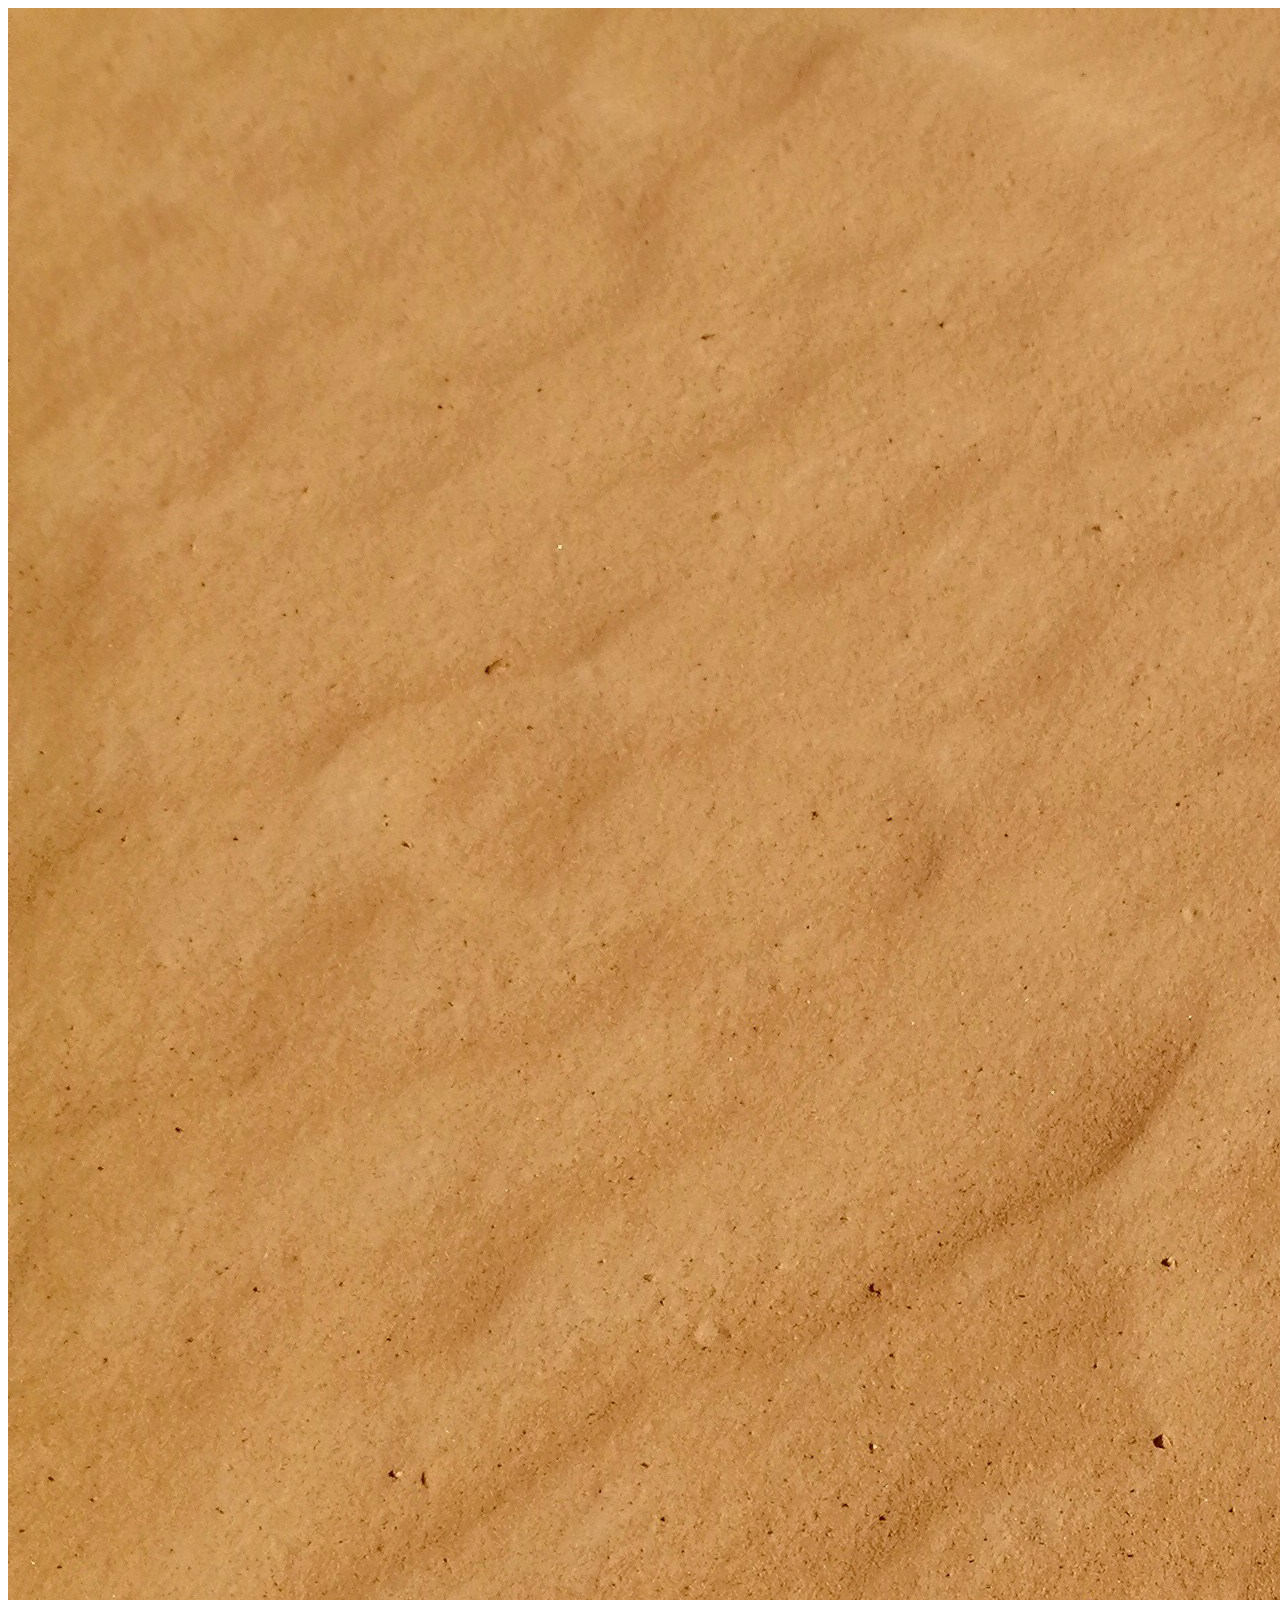
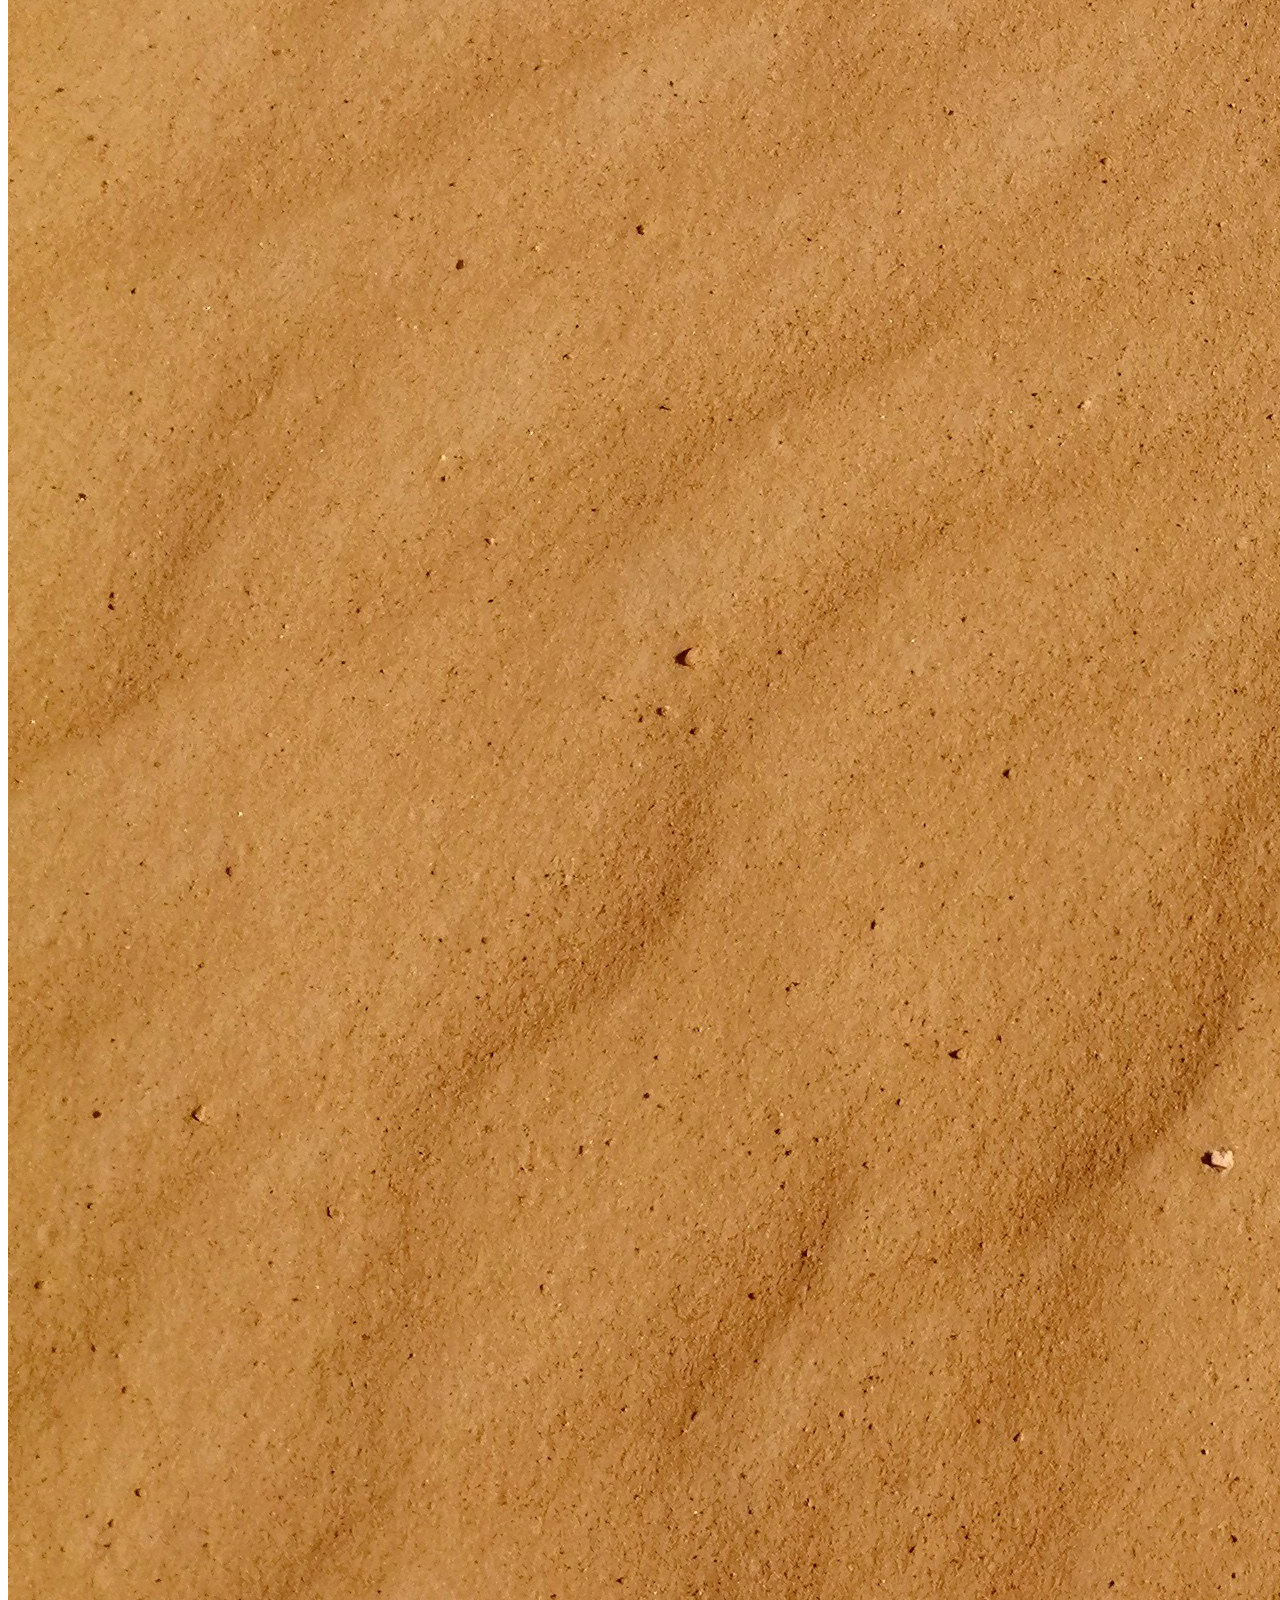
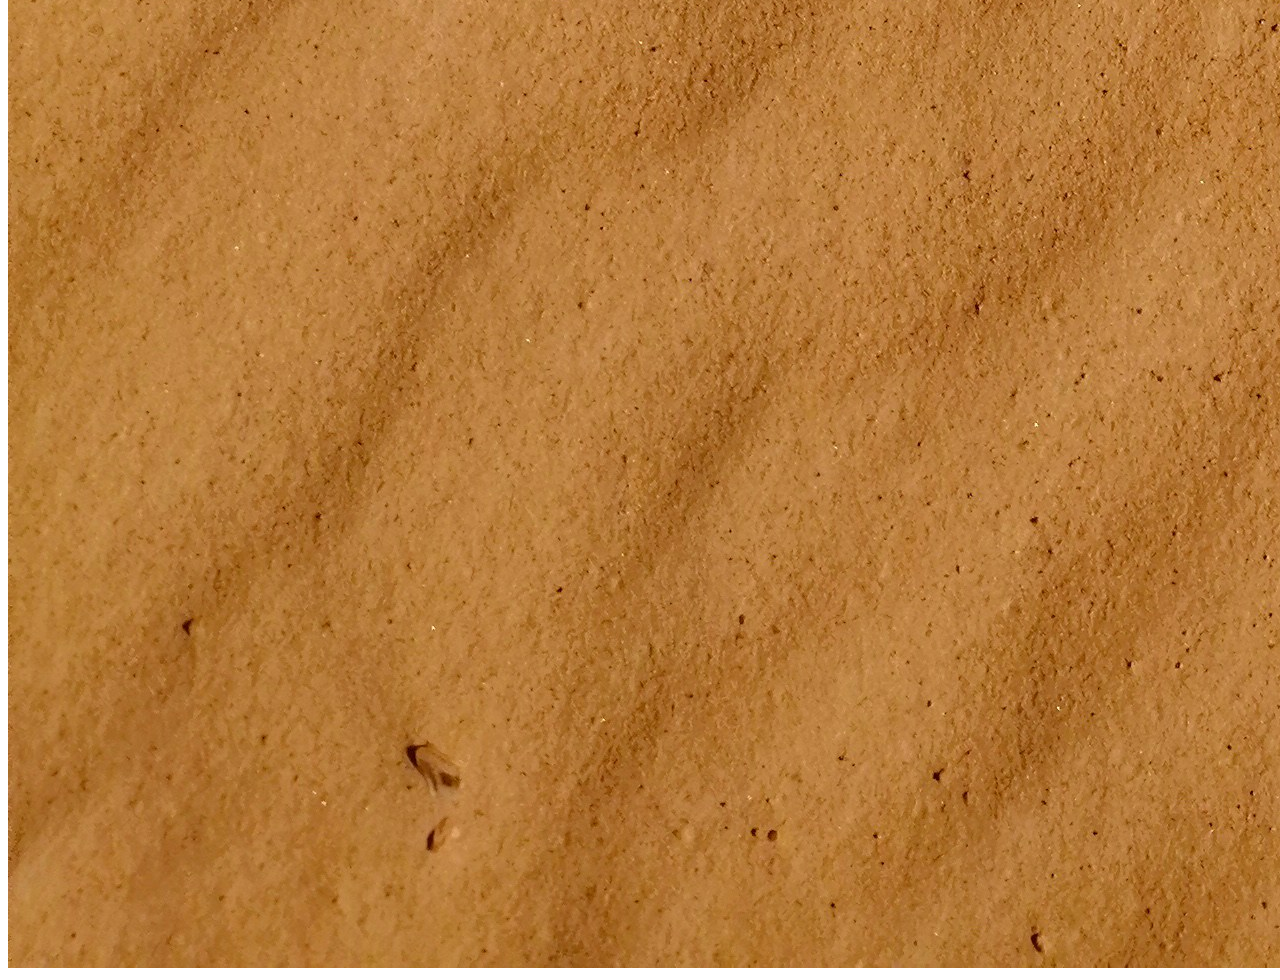
==== ImageLab10/index.html @ 59d89a3e "Texture sand" ====
<!DOCTYPE html>
<html>
  <head>
    <script src="https://aframe.io/releases/1.7.1/aframe.min.js"> </script>
  </head>
  <body>
    <a-scene>
      <a-assets>
<img id="sand" src="assets/sand.jpg">
      </a-assets>

      <a-box src=#sand position="-1 0.5 -3" rotation="0 45 0" color="#4CC3D9"></a-box>
      <a-sphere src=#sand position="0 1.25 -5" radius="1.25" color="#EF2D5E"></a-sphere>
      <a-cylinder src=#sand position="1 0.75 -3" radius="0.5" height="1.5" color="#FFC65D"></a-cylinder>
      <a-plane src=#sand position="0 0 -4" rotation="-90 0 0" width="4" height="4" color="#7BC8A4"></a-plane>
      <a-sky color="#ECECEC"></a-sky>
    </a-scene>
  </body>
</html>
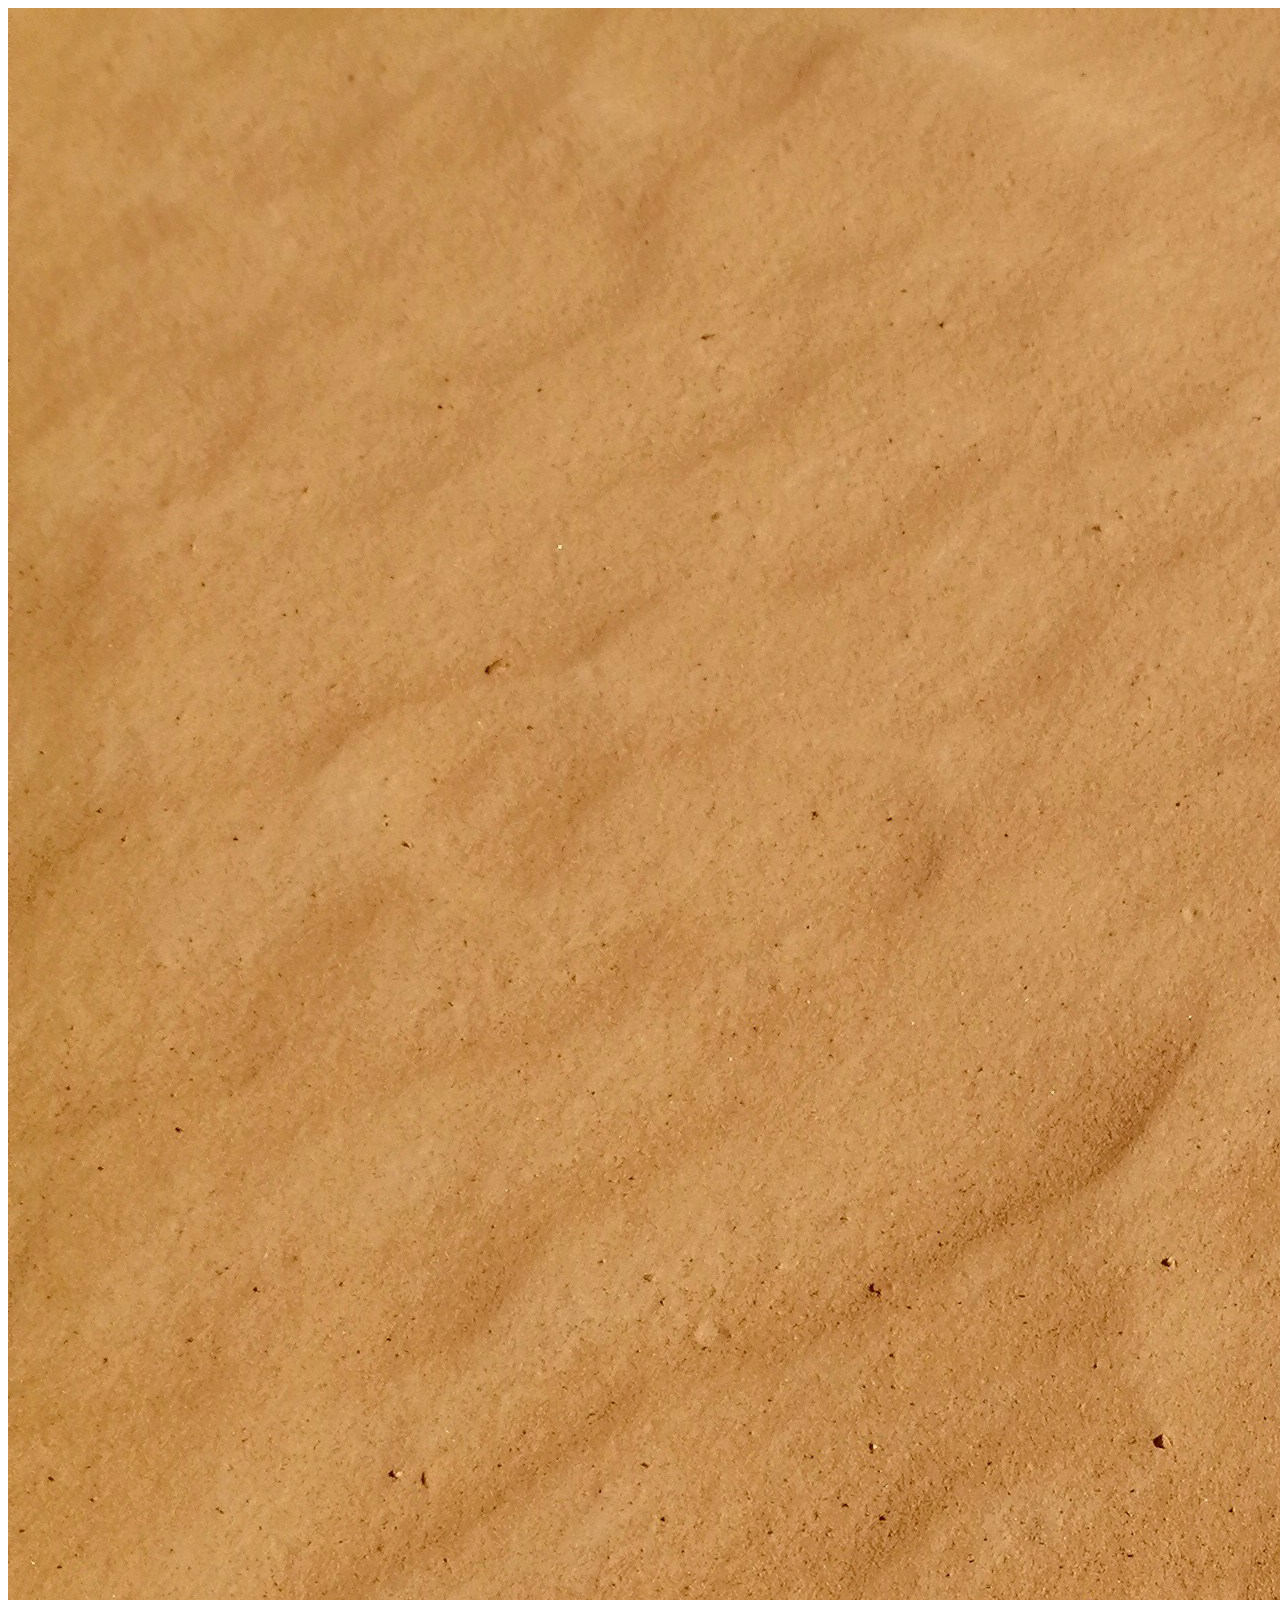
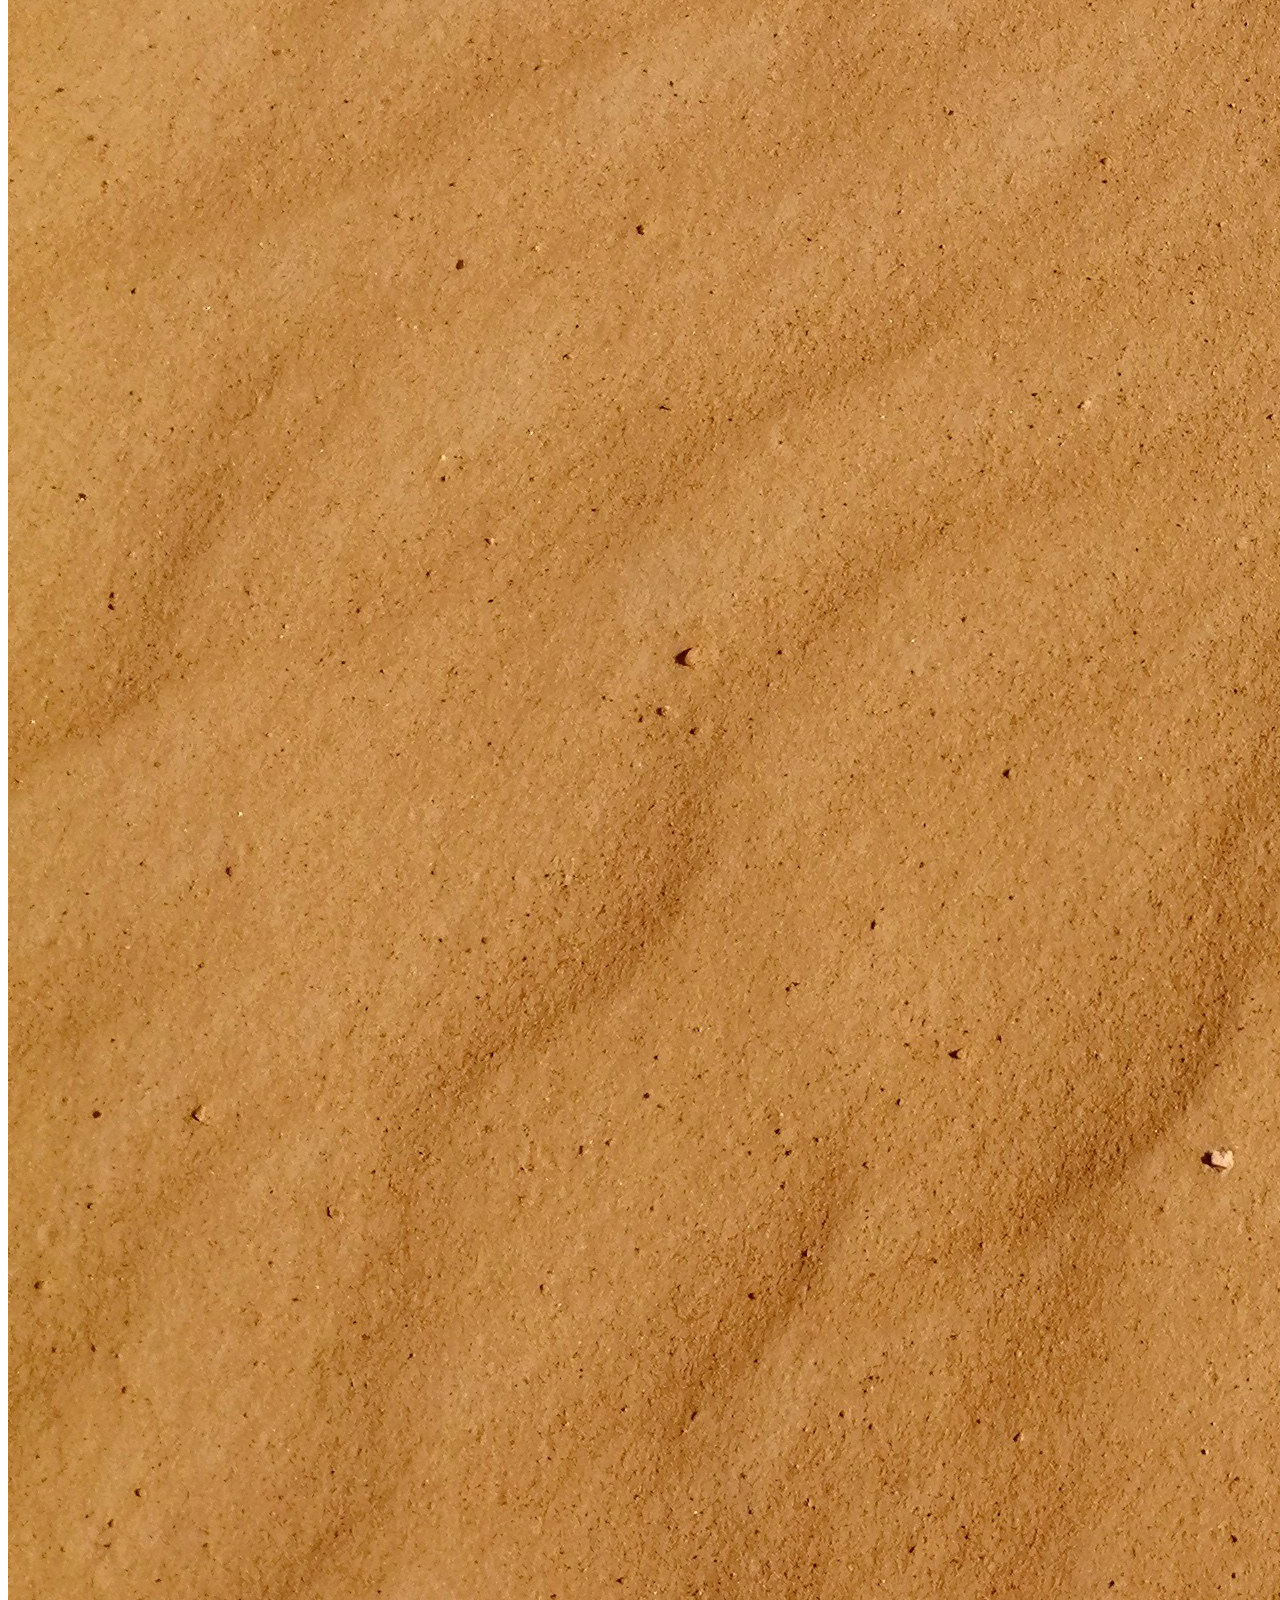
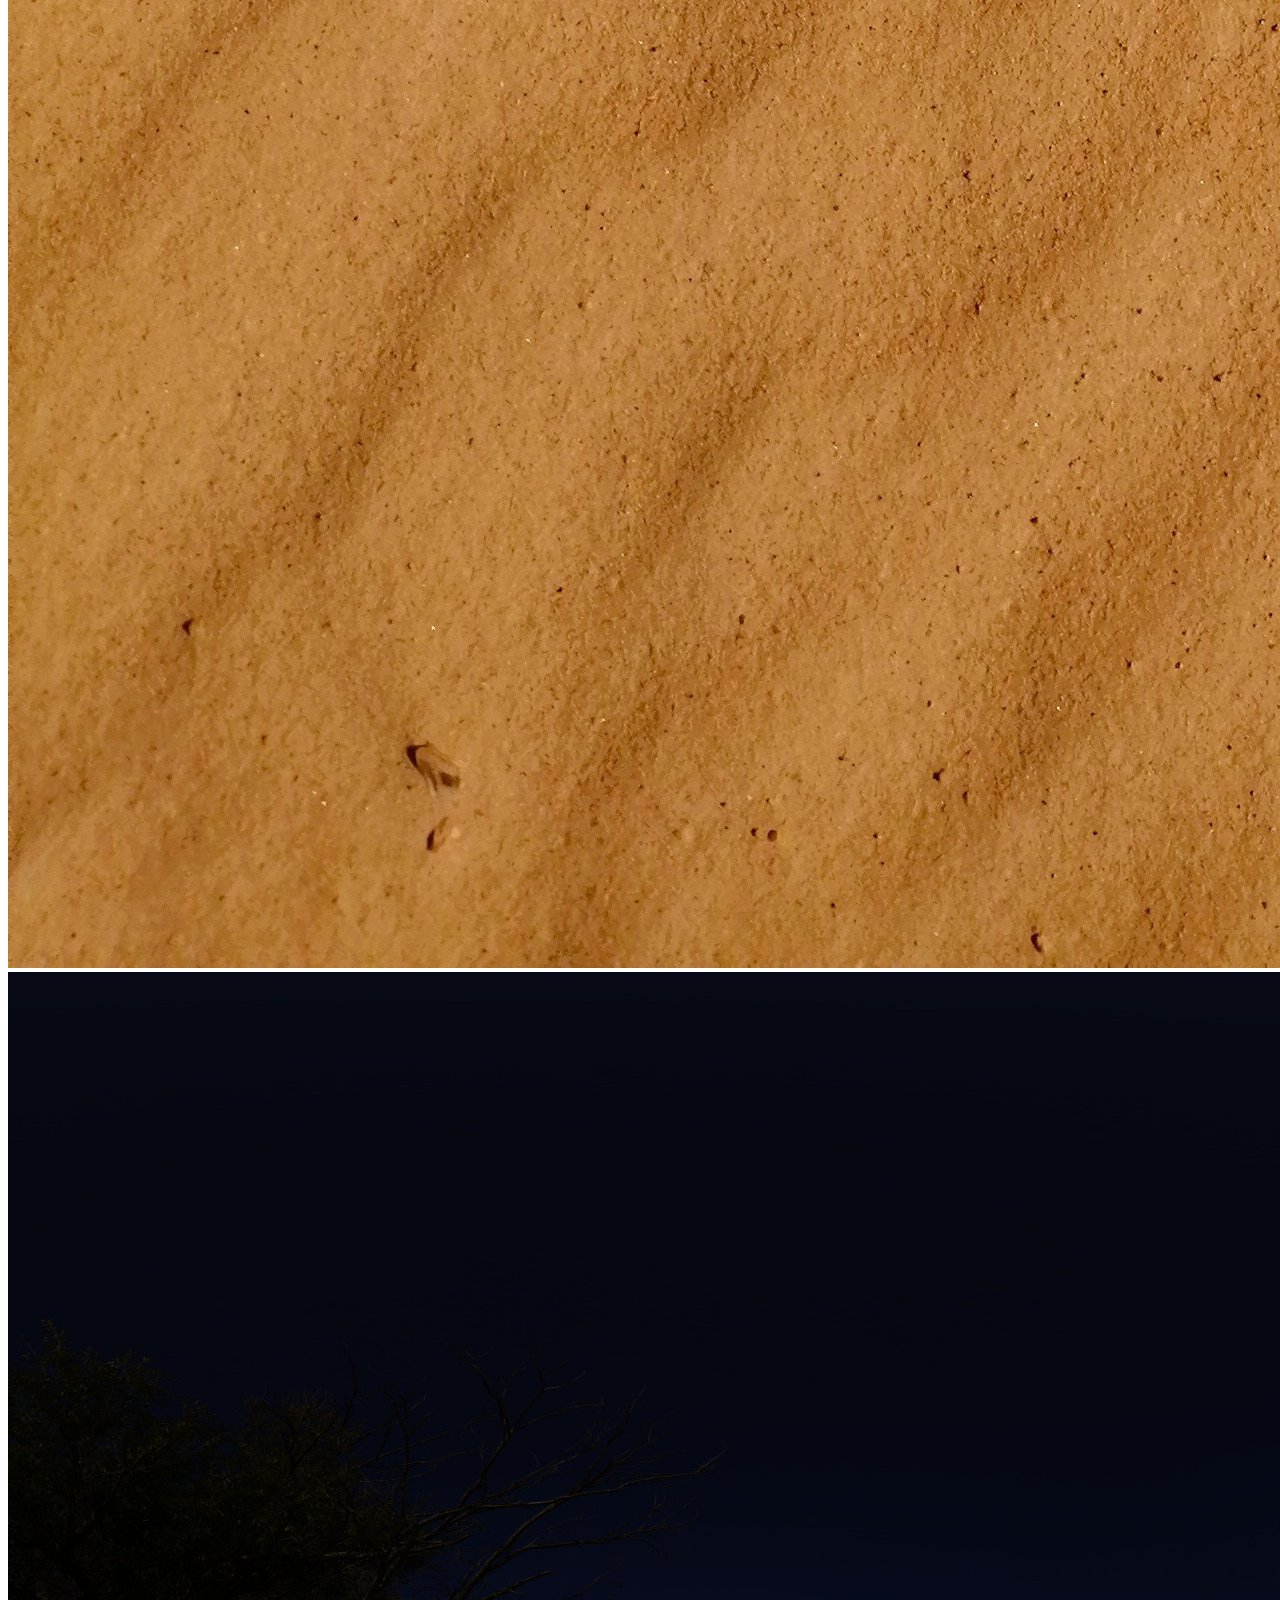
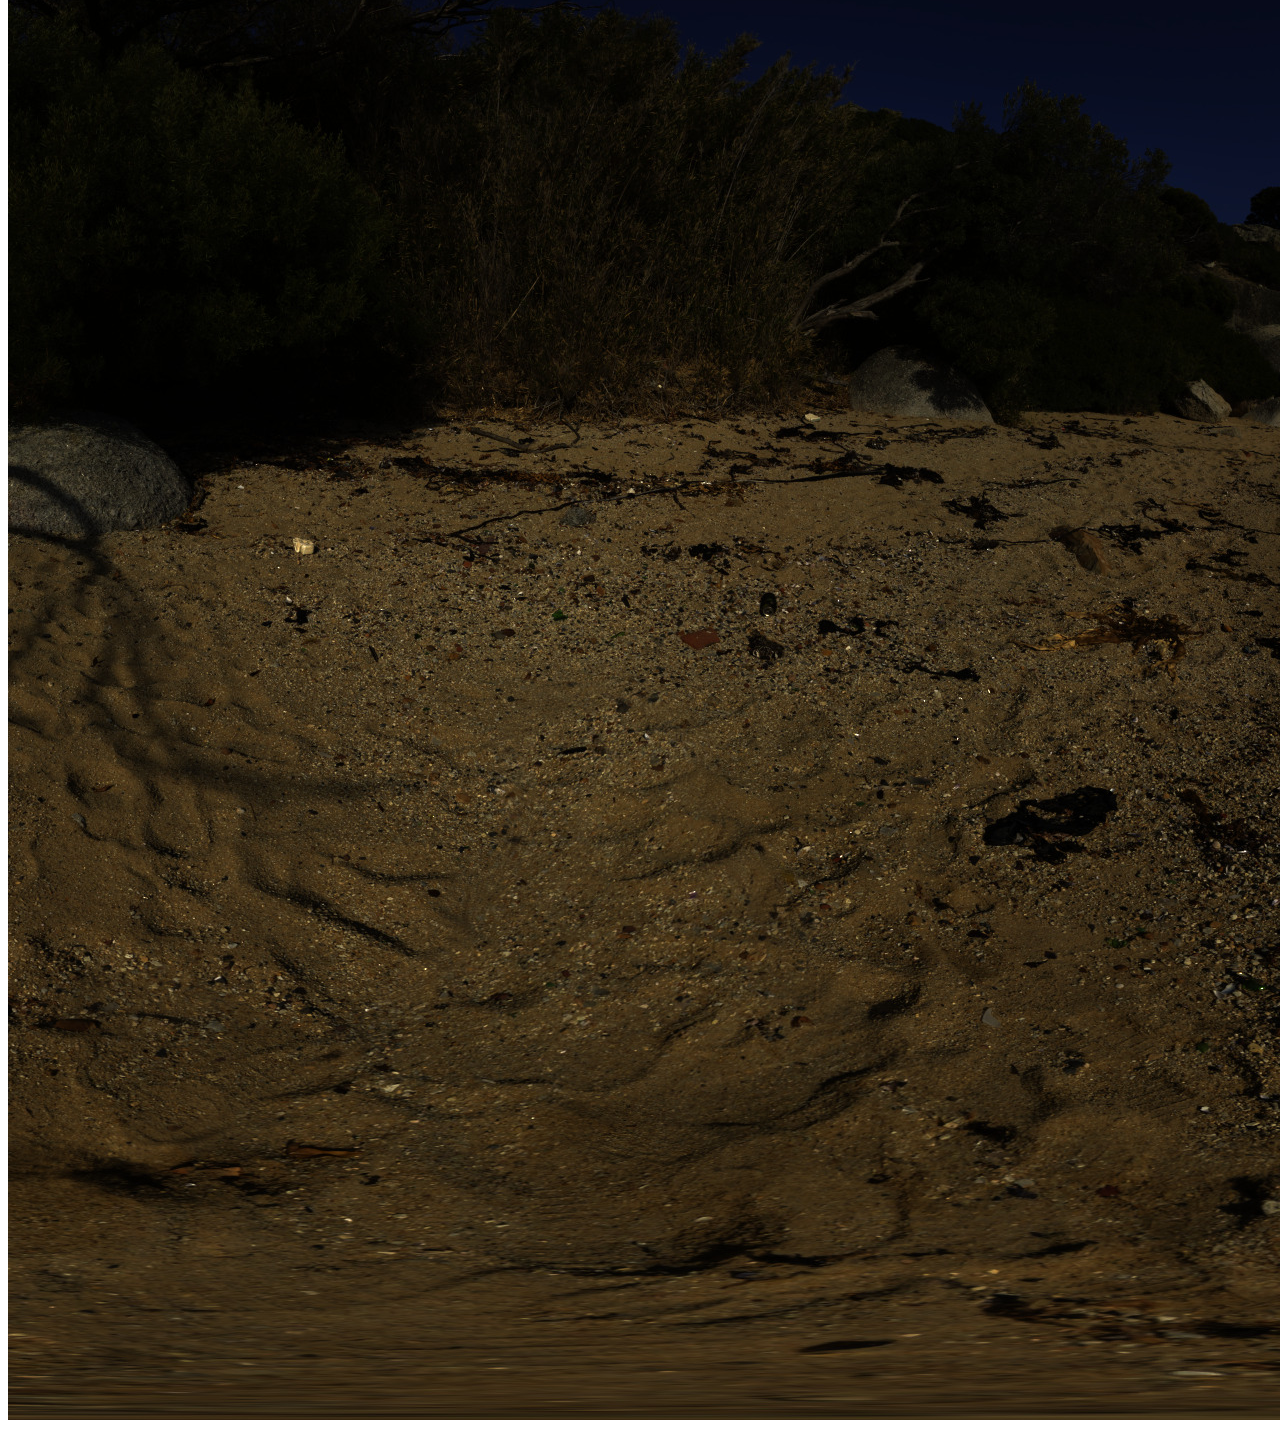
==== commit 26e729ff: "Beach scene 3d" ====
--- a/ImageLab10/index.html
+++ b/ImageLab10/index.html
@@ -7,13 +7,16 @@
     <a-scene>
       <a-assets>
 <img id="sand" src="assets/sand.jpg">
+<img id="sky360" src="assets/secluded_beach_4k.jpg">
       </a-assets>
 
-      <a-box src=#sand position="-1 0.5 -3" rotation="0 45 0" color="#4CC3D9"></a-box>
-      <a-sphere src=#sand position="0 1.25 -5" radius="1.25" color="#EF2D5E"></a-sphere>
-      <a-cylinder src=#sand position="1 0.75 -3" radius="0.5" height="1.5" color="#FFC65D"></a-cylinder>
-      <a-plane src=#sand position="0 0 -4" rotation="-90 0 0" width="4" height="4" color="#7BC8A4"></a-plane>
-      <a-sky color="#ECECEC"></a-sky>
+      <a-sky src="#sky360"></a-sky>
+      <a-plane src="#sand" position="0 0 0" rotation="-90 0 0" width="30" height="30" color="#f4d03f"></a-plane>
+
+      <a-cylinder color="yellow" position="0 0.5 -2" radius="0.3" height="1"></a-cylinder>
+      <a-cone color="#c2a05a" position="-1 0.4 -2" radius-bottom="0.4" radius-top="0" height="0.8"></a-cone>
+      <a-sphere color="red" position="1 0.4 -2" radius="0.4"></a-sphere>
+
     </a-scene>
   </body>
 </html>
